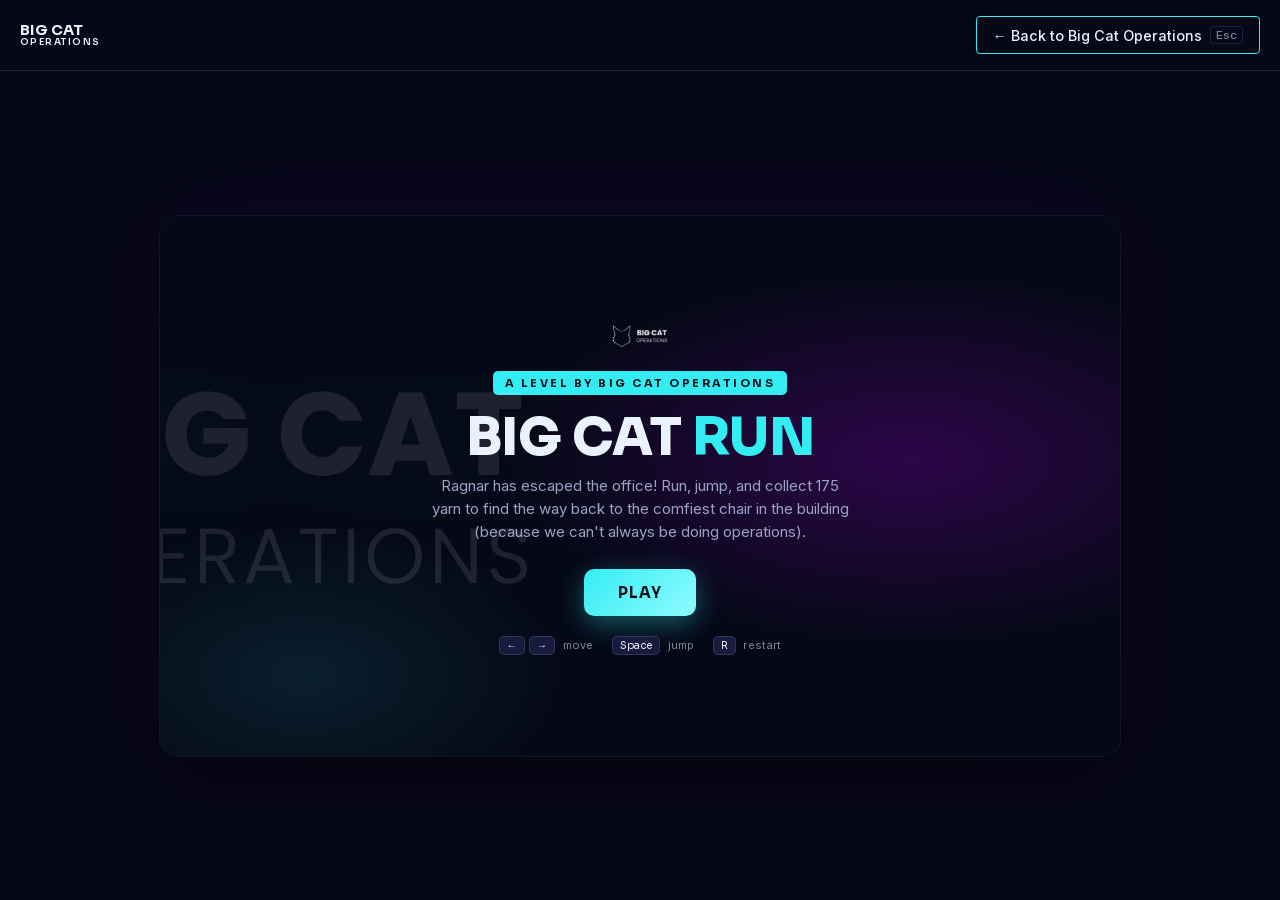
==== run/index.html @ e4858c48 "Big Cat Operations site" ====
<!DOCTYPE html>
<html lang="en-GB">
<head>
<meta charset="UTF-8">
<meta name="viewport" content="width=device-width, initial-scale=1, viewport-fit=cover">
<title>Big Cat Run</title>
<meta name="robots" content="noindex, nofollow">
<meta name="theme-color" content="#050816">
<link rel="icon" type="image/png" href="../assets/favicon.png">
<link rel="stylesheet" href="../assets/fonts/fonts.css">
<style>
  :root {
    --bg: #050816;
    --line: #1A2140;
    --text: #EAF2FF;
    --grey: #7D8597;
    --cyan: #34EDF3;
  }
  * { box-sizing: border-box; margin: 0; padding: 0; }
  html, body { height: 100%; background: var(--bg); }
  body {
    display: flex;
    flex-direction: column;
    color: var(--text);
    font-family: 'Inter', -apple-system, BlinkMacSystemFont, 'Segoe UI', sans-serif;
    -webkit-font-smoothing: antialiased;
  }
  .bar {
    display: flex;
    align-items: center;
    justify-content: space-between;
    gap: 16px;
    padding: max(16px, env(safe-area-inset-top)) max(20px, env(safe-area-inset-right)) 16px max(20px, env(safe-area-inset-left));
    border-bottom: 1px solid var(--line);
  }
  .brand {
    font-family: 'Sora', sans-serif;
    font-weight: 700;
    font-size: 0.9rem;
    line-height: 1.05;
    text-decoration: none;
    color: var(--text);
  }
  .brand small { display: block; font-weight: 600; font-size: 0.58rem; letter-spacing: 0.16em; }
  .back {
    display: inline-flex;
    align-items: center;
    gap: 8px;
    padding: 9px 16px;
    border: 1px solid var(--cyan);
    border-radius: 4px;
    color: var(--text);
    text-decoration: none;
    font-size: 0.9rem;
    font-weight: 500;
    transition: background 0.2s ease, color 0.2s ease;
  }
  .back:hover, .back:focus-visible { background: var(--cyan); color: var(--bg); }
  a:focus-visible { outline: 2px solid var(--cyan); outline-offset: 4px; }
  .back kbd {
    font-family: inherit;
    font-size: 0.72rem;
    color: var(--grey);
    border: 1px solid var(--line);
    border-radius: 3px;
    padding: 1px 5px;
  }
  .back:hover kbd { color: var(--bg); border-color: var(--bg); }
  iframe {
    flex: 1;
    width: 100%;
    border: 0;
    display: block;
    padding-bottom: env(safe-area-inset-bottom);
  }
  @media (hover: none) { .back kbd { display: none; } }
</style>
</head>
<body>
  <header class="bar">
    <a class="brand" href="../" aria-label="Big Cat Operations, back to the site">BIG CAT<small>OPERATIONS</small></a>
    <a class="back" href="../">&larr; Back to Big Cat Operations <kbd>Esc</kbd></a>
  </header>
  <iframe id="game" src="game.html" title="Big Cat Run" allow="fullscreen"></iframe>
<script>
  (function () {
    var home = '../';
    function onKey(e) { if (e.key === 'Escape') location.href = home; }
    document.addEventListener('keydown', onKey);
    var frame = document.getElementById('game');
    frame.addEventListener('load', function () {
      // Same origin, so Esc also works while the game has focus
      try { frame.contentWindow.addEventListener('keydown', onKey); } catch (err) {}
      frame.focus();
    });
  })();
</script>
</body>
</html>
---- assets/fonts/fonts.css ----
/* Self-hosted Inter and Sora (latin subset, variable weight). Both SIL Open Font License 1.1. */
@font-face {
  font-family: 'Inter';
  font-style: normal;
  font-weight: 400 700;
  font-display: swap;
  src: url(inter-latin.woff2) format('woff2');
  unicode-range: U+0000-00FF, U+0131, U+0152-0153, U+02BB-02BC, U+02C6, U+02DA, U+02DC, U+0304, U+0308, U+0329, U+2000-206F, U+20AC, U+2122, U+2191, U+2193, U+2212, U+2215, U+FEFF, U+FFFD;
}
@font-face {
  font-family: 'Sora';
  font-style: normal;
  font-weight: 400 800;
  font-display: swap;
  src: url(sora-latin.woff2) format('woff2');
  unicode-range: U+0000-00FF, U+0131, U+0152-0153, U+02BB-02BC, U+02C6, U+02DA, U+02DC, U+0304, U+0308, U+0329, U+2000-206F, U+20AC, U+2122, U+2191, U+2193, U+2212, U+2215, U+FEFF, U+FFFD;
}
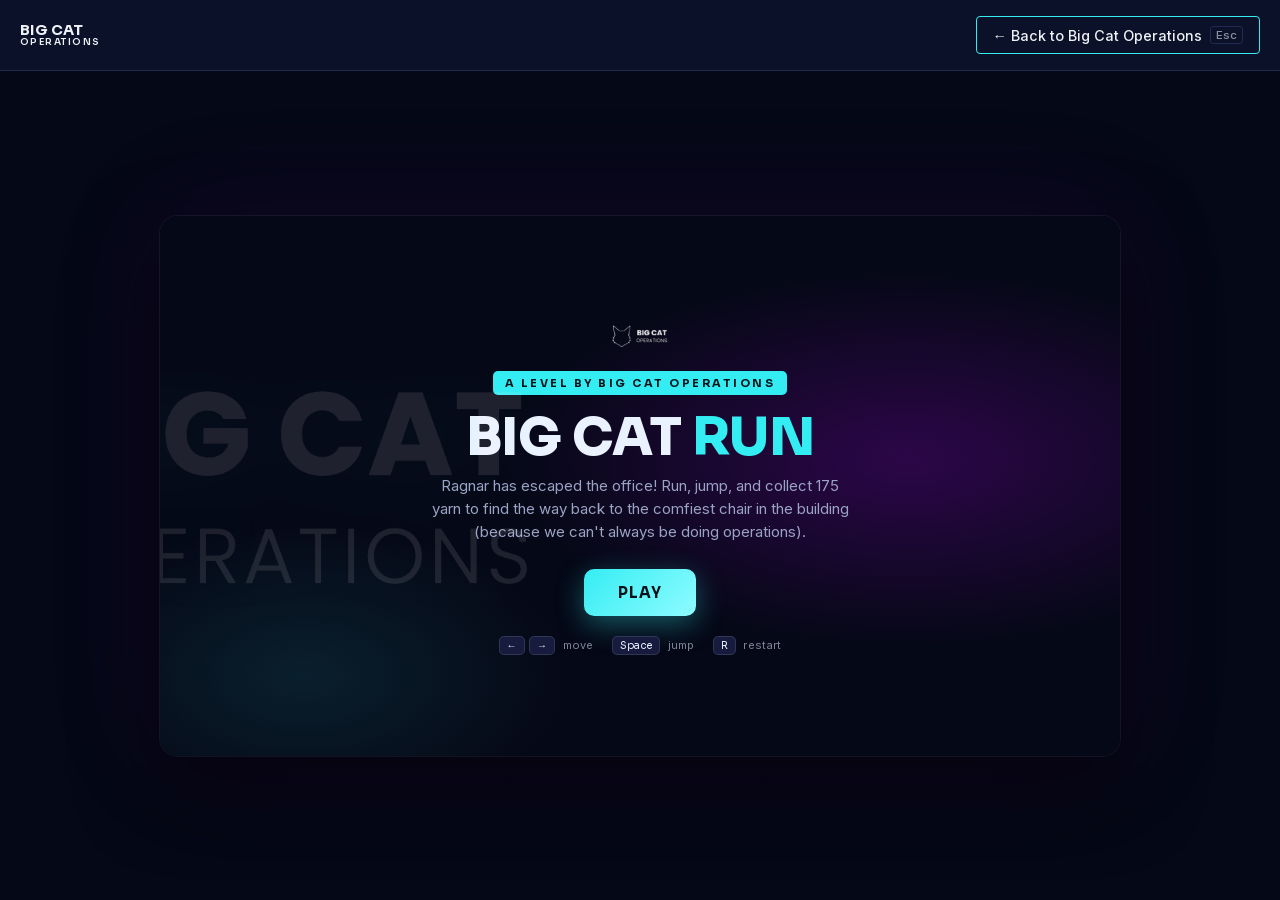
==== commit f9e304ea: "Restructure around project cards, lighter navy, brand glows, CTA panel" ====
--- a/run/index.html
+++ b/run/index.html
@@ -5,15 +5,15 @@
 <meta name="viewport" content="width=device-width, initial-scale=1, viewport-fit=cover">
 <title>Big Cat Run</title>
 <meta name="robots" content="noindex, nofollow">
-<meta name="theme-color" content="#050816">
+<meta name="theme-color" content="#0A1128">
 <link rel="icon" type="image/png" href="../assets/favicon.png">
 <link rel="stylesheet" href="../assets/fonts/fonts.css">
 <style>
   :root {
-    --bg: #050816;
-    --line: #1A2140;
-    --text: #EAF2FF;
-    --grey: #7D8597;
+    --bg: #0A1128;
+    --line: #202B52;
+    --text: #EEF1F6;
+    --grey: #8A93A6;
     --cyan: #34EDF3;
   }
   * { box-sizing: border-box; margin: 0; padding: 0; }
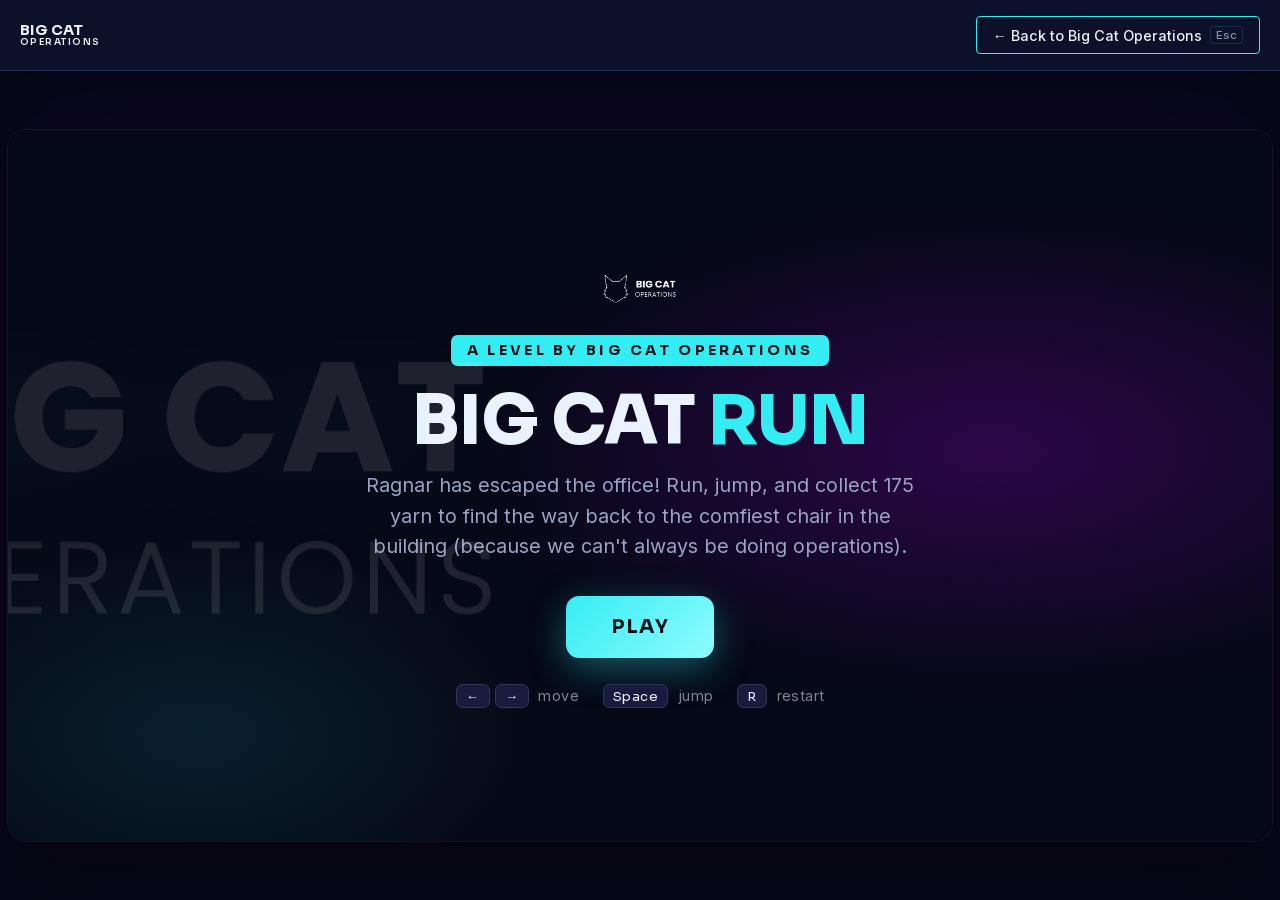
==== commit bca81d06: "Game fills landscape screens, no footer; phone hero cat as watermark" ====
--- a/run/index.html
+++ b/run/index.html
@@ -74,6 +74,13 @@
     padding-bottom: env(safe-area-inset-bottom);
   }
   @media (hover: none) { .back kbd { display: none; } }
+  /* Short screens (a phone turned sideways): slim the bar so the game gets the height */
+  @media (max-height: 500px) {
+    .bar { padding-top: max(6px, env(safe-area-inset-top)); padding-bottom: 6px; }
+    .brand { display: none; }
+    .back { padding: 5px 12px; font-size: 0.8rem; }
+    .bar { justify-content: flex-end; }
+  }
 </style>
 </head>
 <body>
